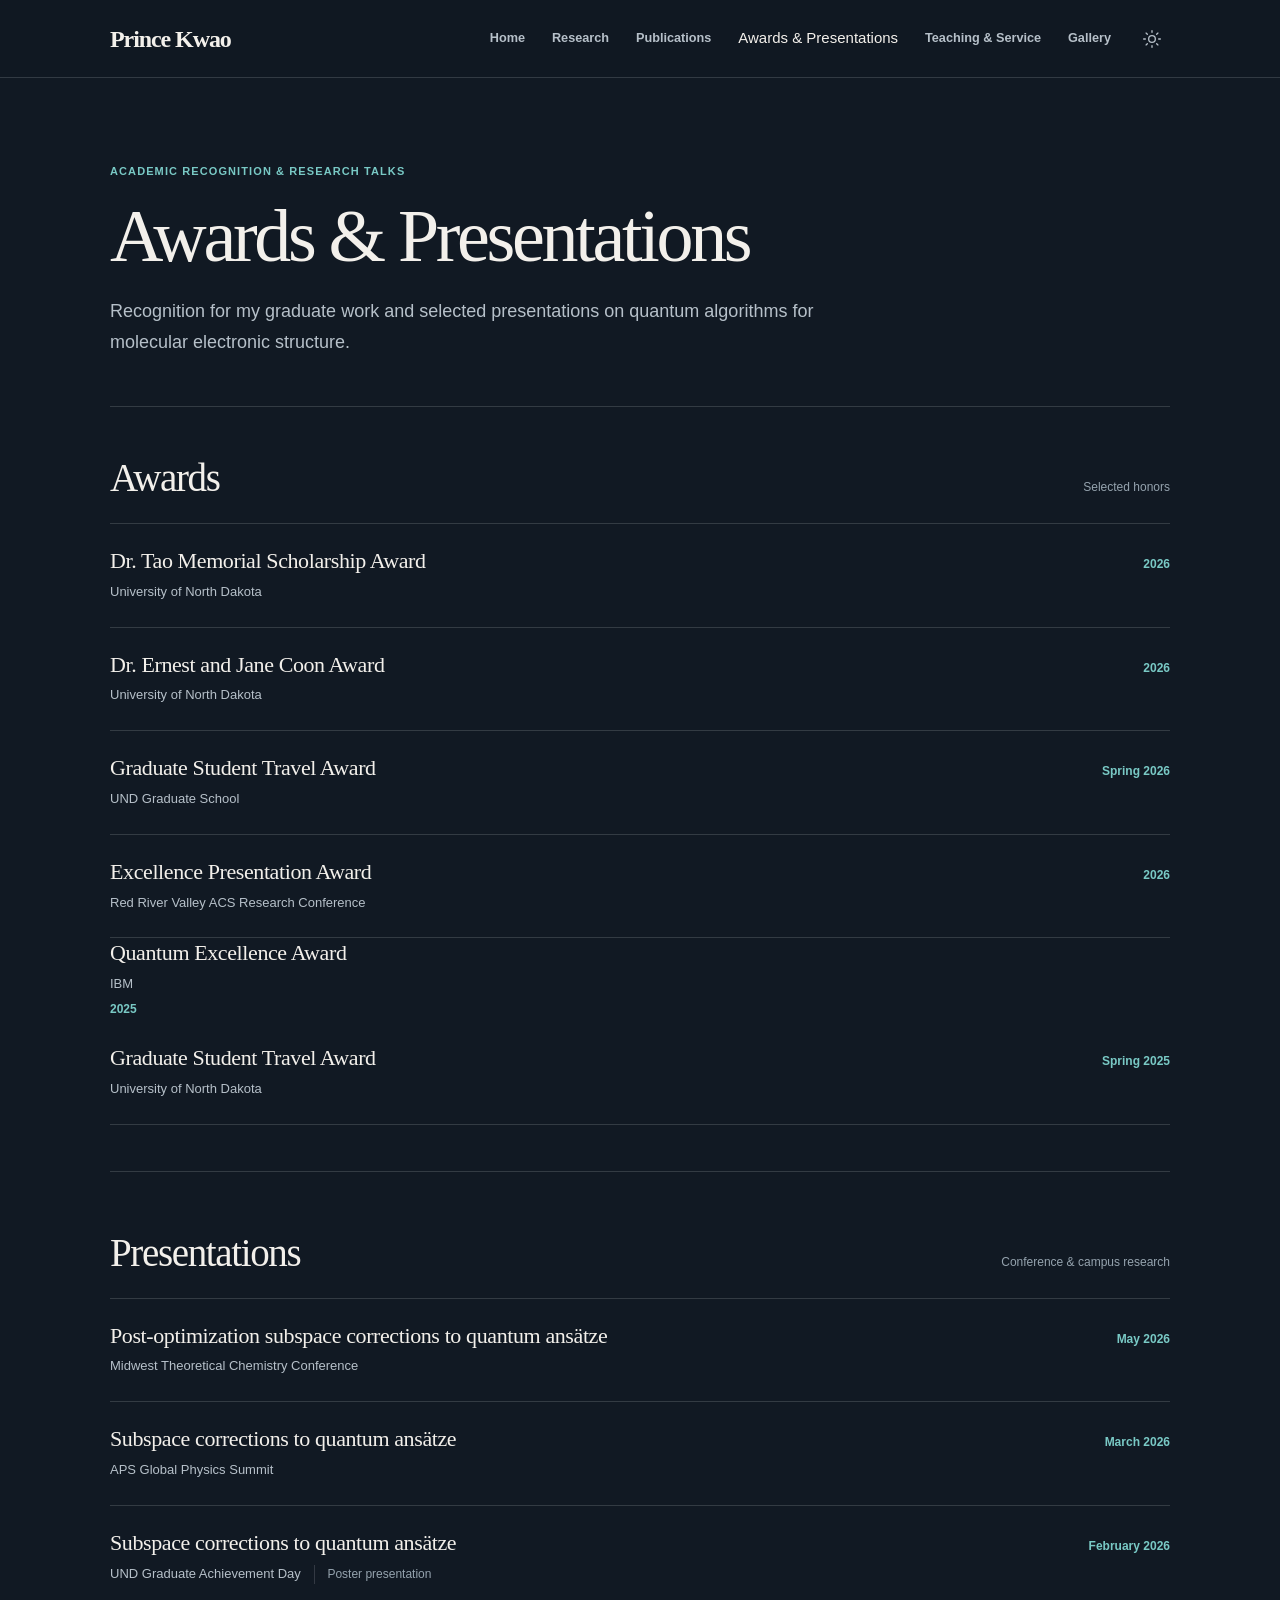
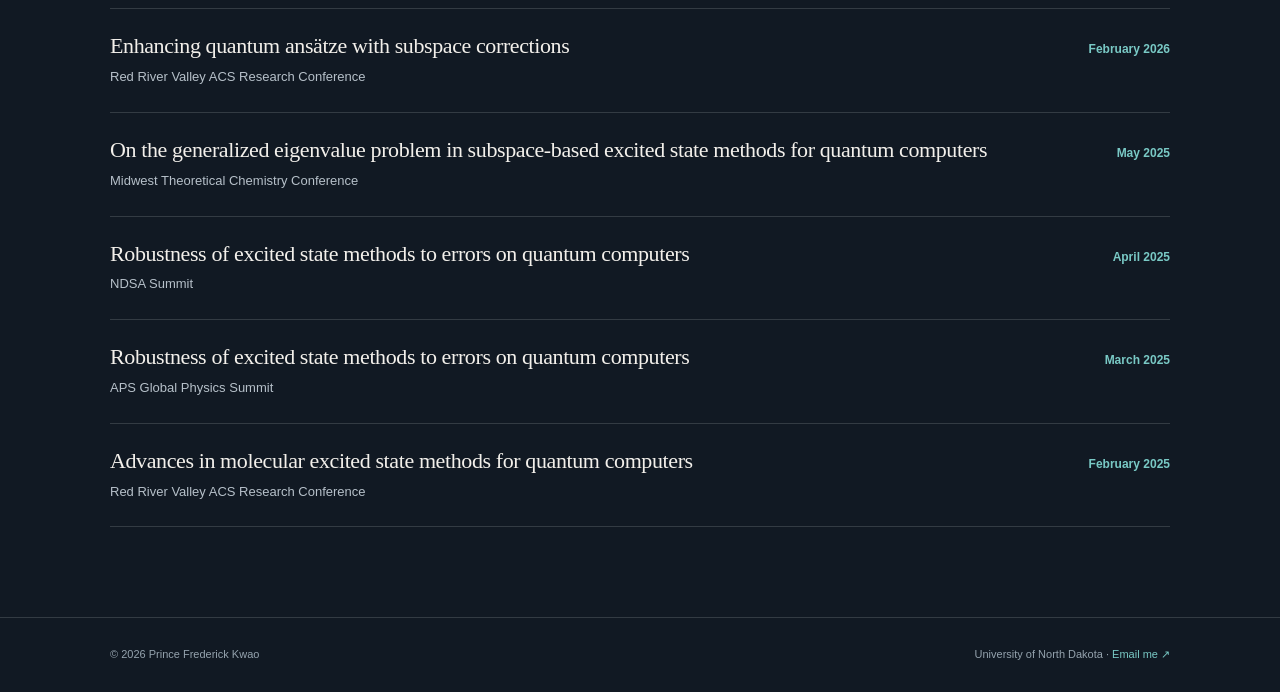
==== awards-presentations.html @ 617f5933 "Add files via upload" ====
<!doctype html>
<html lang="en" data-theme="dark">
<head>
  <meta charset="utf-8">
  <meta name="viewport" content="width=device-width, initial-scale=1">
  <meta name="theme-color" content="#111923">
  <meta name="color-scheme" content="dark light">
  <meta name="description" content="Awards and research presentations by Prince Frederick Kwao in quantum chemistry and quantum computing.">
  <meta property="og:type" content="website">
  <meta property="og:title" content="Awards &amp; Presentations | Prince Frederick Kwao">
  <meta property="og:description" content="Awards and research presentations by Prince Frederick Kwao in quantum chemistry and quantum computing.">
  <meta property="og:image" content="assets/social-preview.png">
  <link rel="icon" type="image/svg+xml" href="assets/favicon.svg">
  <link rel="stylesheet" href="styles.css">
  <script src="script.js" defer></script>
  <title>Awards &amp; Presentations | Prince Frederick Kwao</title>
</head>
<body>
  <a class="skip-link" href="#main">Skip to content</a>
  <header class="site-header">
    <div class="container header-inner">
      <a class="site-name" href="index.html" aria-label="Prince Frederick Kwao, home">Prince Kwao</span></a>
      <nav class="site-nav" id="site-nav" aria-label="Main navigation">
        <a href="index.html">Home</a>
        <a href="research.html">Research</a>
        <a href="publications.html">Publications</a
        <a href="awards-presentations.html" aria-current="page">Awards &amp; Presentations</a>
        <a href="teaching.html">Teaching &amp; Service</a>
        <a href="gallery.html">Gallery</a>
      </nav>
      <div class="header-controls">
        <button class="icon-button theme-toggle" type="button" data-theme-toggle aria-label="Switch to light theme" title="Switch light/dark theme"><svg class="sun-icon" viewBox="0 0 24 24" fill="none" aria-hidden="true"><circle cx="12" cy="12" r="4" stroke="currentColor" stroke-width="1.6"/><path d="M12 2v2m0 16v2M4.9 4.9l1.5 1.5m11.2 11.2 1.5 1.5M2 12h2m16 0h2M4.9 19.1l1.5-1.5M17.6 6.4l1.5-1.5" stroke="currentColor" stroke-width="1.6" stroke-linecap="round"/></svg><svg class="moon-icon" viewBox="0 0 24 24" fill="none" aria-hidden="true"><path d="M20 14a8.5 8.5 0 0 1-10-10A8.5 8.5 0 1 0 20 14Z" stroke="currentColor" stroke-width="1.6" stroke-linejoin="round"/></svg></button>
      </div>
    </div>
  </header>
  <main id="main">
    <section class="page-hero container" aria-labelledby="page-title">
      <p class="eyebrow">Academic recognition &amp; research talks</p>
      <h1 id="page-title">Awards &amp; Presentations</span></h1>
      <p class="page-lead">Recognition for my graduate work and selected presentations on quantum algorithms for molecular electronic structure.</p>
    </section>

    <section class="record-section container" id="awards" aria-labelledby="awards-title">
      <div class="record-section-heading">
        <h2 id="awards-title">Awards</h2>
        <span>Selected honors</span>
      </div>
      <ul class="record-list">
        <li>
          <div><h3>Dr. Tao Memorial Scholarship Award</h3><p class="record-source">University of North Dakota</p></div>
          <time class="record-date" datetime="2025">2026</time>
        </li>
        <li>
          <div><h3>Dr. Ernest and Jane Coon Award</h3><p class="record-source">University of North Dakota</p></div>
          <time class="record-date" datetime="2025">2026</time>
        </li>
        <li>
          <div><h3>Graduate Student Travel Award</h3><p class="record-source">UND Graduate School</p></div>
          <time class="record-date" datetime="2026">Spring 2026</time>
        </li>
        <li>
          <div><h3>Excellence Presentation Award</h3><p class="record-source">Red River Valley ACS Research Conference</p></div>
          <time class="record-date" datetime="2026">2026</time>
        </li>
        </li>
          <div><h3>Quantum Excellence Award</h3><p class="record-source">IBM</p></div>
          <time class="record-date" datetime="2025">2025</time>
        </li>
        <li>
          <div><h3>Graduate Student Travel Award</h3><p class="record-source">University of North Dakota</p></div>
          <time class="record-date" datetime="2025">Spring 2025</time>
        <li>

      </ul>
    </section>

    <section class="record-section container" id="presentations" aria-labelledby="presentations-title">
      <div class="record-section-heading">
        <h2 id="presentations-title">Presentations</h2>
        <span>Conference &amp; campus research</span>
      </div>
      <ol class="record-list">
        <li>
          <div><h3>Post-optimization subspace corrections to quantum ansätze</h3><p class="record-source">Midwest Theoretical Chemistry Conference</p></div>
          <time class="record-date" datetime="2026-05">May 2026</time>
        </li>
        <li>
          <div><h3>Subspace corrections to quantum ansätze</h3><p class="record-source">APS Global Physics Summit</p></div>
          <time class="record-date" datetime="2026-03">March 2026</time>
        </li>
        <li>
          <div><h3>Subspace corrections to quantum ansätze</h3><p class="record-source">UND Graduate Achievement Day <span class="record-format">Poster presentation</span></p></div>
          <time class="record-date" datetime="2026-02">February 2026</time>
        </li>
        <li>
          <div><h3>Enhancing quantum ansätze with subspace corrections</h3><p class="record-source">Red River Valley ACS Research Conference</p></div>
          <time class="record-date" datetime="2026-02">February 2026</time>
        </li>
        <li>
          <div><h3>On the generalized eigenvalue problem in subspace-based excited state methods for quantum computers</h3><p class="record-source">Midwest Theoretical Chemistry Conference</p></div>
          <time class="record-date" datetime="2025-05">May 2025</time>
        </li>
        <li>
          <div><h3>Robustness of excited state methods to errors on quantum computers</h3><p class="record-source">NDSA Summit</p></div>
          <time class="record-date" datetime="2025-04">April 2025</time>
        </li>
        <li>
          <div><h3>Robustness of excited state methods to errors on quantum computers</h3><p class="record-source">APS Global Physics Summit</p></div>
          <time class="record-date" datetime="2025-03">March 2025</time>
        </li>
        <li>
          <div><h3>Advances in molecular excited state methods for quantum computers</h3><p class="record-source">Red River Valley ACS Research Conference</p></div>
          <time class="record-date" datetime="2025-02">February 2025</time>
        </li>
      </ol>
    </section>
  </main>
  <footer class="site-footer">
    <div class="container footer-inner">
      <span>© <span id="year">2026</span> Prince Frederick Kwao</span>
      <span>University of North Dakota · <a href="mailto:prince.kwao@und.edu">Email me ↗</a></span>
    </div>
  </footer>
</body>
</html>
---- styles.css ----
/* Prince Frederick Kwao — multi-page personal academic website.
   Plain CSS + HTML: nothing here requires a framework or paid hosting. */
:root {
  --bg: #111923;
  --panel: #192632;
  --panel-soft: #15212c;
  --text: #f3f0eb;
  --muted: #b6c0c9;
  --subtle: #95a3ae;
  --accent: #79C9C5;
  --accent-ink: #0e1924;
  --border: rgba(230, 233, 235, .16);
  --max: 1060px;
  --sans: -apple-system, BlinkMacSystemFont, "Segoe UI", Arial, sans-serif;
  --serif: Georgia, "Times New Roman", serif;
}
:root[data-theme="light"] {
  --bg: #fbfaf7;
  --panel: #fff;
  --panel-soft: #f4f2ed;
  --text: #202e3b;
  --muted: #4c5a65;
  --subtle: #63727e;
  --accent: #126B70;
  --accent-ink: #fff;
  --border: rgba(35, 50, 64, .15);
}
* { box-sizing: border-box; }
html { scroll-behavior: smooth; scroll-padding-top: 110px; }
body { background: var(--bg); color: var(--text); font: 15px/1.75 var(--sans); margin: 0; -webkit-font-smoothing: antialiased; }
a { color: inherit; text-decoration: none; }
button { font: inherit; }
img { display: block; max-width: 100%; }
h1, h2, h3, p { overflow-wrap: break-word; }
h1, h2, h3 { text-wrap: balance; }
:where(a,button):focus-visible { outline: 2px solid var(--accent); outline-offset: 5px; }
::selection { background: var(--accent); color: var(--accent-ink); }
.container { width: min(calc(100% - 56px), var(--max)); margin-inline: auto; }
.skip-link { position: fixed; top: -100px; left: 16px; padding: 8px 13px; background: var(--accent); color: var(--accent-ink); z-index: 50; }
.skip-link:focus { top: 14px; }

/* Top navigation deliberately stays visible, including on mobile. */
.site-header { position: sticky; z-index: 20; top: 0; border-bottom: 1px solid var(--border); background: var(--bg); }
@supports (backdrop-filter: blur(12px)) { .site-header { background: color-mix(in srgb, var(--bg) 95%, transparent); backdrop-filter: blur(12px); } }
.header-inner { min-height: 77px; display: flex; align-items: center; gap: 22px; }
.site-name { font-family: var(--serif); font-size: 24px; font-weight: 700; letter-spacing: -.045em; white-space: nowrap; }
.site-nav { display: flex; gap: clamp(14px, 2.1vw, 29px); align-items: center; margin-left: auto; }
.site-nav a { color: var(--muted); font-size: 12.7px; font-weight: 570; white-space: nowrap; padding: 8px 0; position: relative; }
.site-nav a:hover, .site-nav a[aria-current="page"] { color: var(--accent); }
.site-nav a[aria-current="page"]::after { position: absolute; content: ""; height: 1px; background: var(--accent); bottom: 4px; left: 0; right: 0; }
.header-controls { display: flex; align-items: center; }
.icon-button { display: grid; place-items: center; height: 37px; width: 37px; background: none; color: var(--muted); border: 1px solid transparent; border-radius: 50%; cursor: pointer; }
.icon-button:hover { background: var(--panel); color: var(--accent); }
.icon-button svg { width: 20px; height: 20px; }
:root[data-theme="light"] .sun-icon, :root[data-theme="dark"] .moon-icon { display: none; }

/* Shared type and links */
.eyebrow { margin: 0 0 13px; color: var(--accent); font-size: 11px; font-weight: 700; text-transform: uppercase; letter-spacing: .10em; }
.text-arrow, .quiet-link { display: inline-block; color: var(--accent); font-size: 13px; font-weight: 650; }
.text-arrow:hover, .quiet-link:hover { text-decoration: underline; text-underline-offset: 5px; }
.text-arrow span, .quiet-link span { padding-left: 4px; }

/* Home profile */
.hero { display: flex; flex-direction: column; align-items: center; justify-content: center; gap: 30px; min-height: calc(100vh - 145px); min-height: calc(100svh - 145px); padding-top: 70px; padding-bottom: 80px; text-align: center; }
.hero-photo { width: clamp(250px, 27vw, 320px); }
.hero-photo img { display: block; width: 100%; height: auto; -webkit-mask-image: linear-gradient(to bottom, #000 72%, transparent 100%); mask-image: linear-gradient(to bottom, #000 72%, transparent 100%); }
.hero-content { max-width: 760px; }
.hero .eyebrow { margin-bottom: 13px; }
.hero h1 { font: 400 clamp(48px, 6.5vw, 78px)/1.08 var(--serif); letter-spacing: -.05em; margin: 0 0 20px; }
.hero h1 span { color: var(--accent); }
.hero-summary { margin: 0 auto; max-width: 660px; color: var(--muted); font-size: clamp(15px, 1.7vw, 17px); line-height: 1.75; }
.hero-roles { margin: 16px 0 0; color: var(--accent); font-size: 12px; font-weight: 650; letter-spacing: .025em; }
.method-tags { display: flex; flex-wrap: wrap; gap: 8px; margin: 22px 0 20px; }
.method-tags span { padding: 4px 10px; border: 1px solid var(--border); border-radius: 3px; color: var(--muted); font-size: 11px; }
.profile-links { display: flex; flex-wrap: wrap; justify-content: center; gap: 10px; margin-top: 28px; }
.profile-links a { padding: 8px 15px; color: var(--accent); font-size: 12px; font-weight: 650; border: 1px solid var(--border); border-radius: 999px; background: var(--panel-soft); }
.profile-links a:hover { border-color: var(--accent); background: var(--panel); }
.compact-section { border-top: 1px solid var(--border); padding: 49px 0 57px; }
.compact-header { display: flex; align-items: baseline; justify-content: space-between; gap: 22px; margin-bottom: 22px; }
.compact-header h2 { font: 400 clamp(27px, 3.2vw, 36px)/1.2 var(--serif); letter-spacing: -.034em; margin: 0; }
.highlight-list { border-top: 1px solid var(--border); }
.highlight-list a { display: grid; grid-template-columns: 160px minmax(0,1fr) 24px; gap: 28px; align-items: baseline; padding: 19px 0; border-bottom: 1px solid var(--border); }
.highlight-meta { font-size: 12px; color: var(--subtle); }
.highlight-list strong { font: 400 clamp(16px, 1.7vw, 19px)/1.4 var(--serif); letter-spacing: -.012em; }
.highlight-arrow { justify-self: end; color: var(--accent); }
.highlight-list a:hover strong { color: var(--accent); }
.home-photos { padding-bottom: 72px; }
.preview-grid { display: grid; grid-template-columns: repeat(3,minmax(0,1fr)); gap: 18px; }
.preview-card { min-width: 0; }
.preview-card img { aspect-ratio: 3/2; width: 100%; height: auto; object-fit: cover; border: 1px solid var(--border); border-radius: 5px; }
.preview-card > span { display: flex; justify-content: space-between; padding: 9px 1px; font-size: 12px; color: var(--muted); }
.preview-card > span span { color: var(--accent); }
.preview-card:hover > span { color: var(--accent); }

/* Interior pages. Clear separation from homepage. */
.page-hero { padding-top: 84px; padding-bottom: 48px; border-bottom: 1px solid var(--border); }
.page-hero h1 { margin: 0 0 17px; max-width: 980px; font: 400 clamp(45px, 6vw, 74px)/1.15 var(--serif); letter-spacing: -.045em; }
.page-lead { margin: 0; max-width: 780px; color: var(--muted); font-size: clamp(15px, 1.8vw, 18px); line-height: 1.72; }
.page-hero .text-arrow { margin-top: 22px; }
.page-content { padding-top: 12px; padding-bottom: 46px; }
.research-feature { display: grid; grid-template-columns: 285px minmax(0,1fr); gap: 44px; align-items: start; border-bottom: 1px solid var(--border); padding: 47px 0; scroll-margin-top: 110px; }
.research-feature > img { display: block; width: 100%; height: auto; aspect-ratio: 620/380; object-fit: cover; background: var(--panel); border: 1px solid var(--border); border-radius: 5px; }
.feature-number { margin: 0 0 9px; font-size: 11px; font-weight: 700; letter-spacing: .09em; text-transform: uppercase; color: var(--accent); }
.research-feature h2 { margin: 0 0 15px; font: 400 clamp(26px, 3vw, 33px)/1.25 var(--serif); letter-spacing: -.029em; }
.research-feature p:not(.feature-number) { margin: 0 0 13px; max-width: 690px; color: var(--muted); line-height: 1.75; font-size: 14px; }
.research-feature .method-tags { margin: 19px 0 14px; }
.research-feature .text-arrow + .text-arrow { margin-left: 18px; }
/* Publication list */
.paper-list { padding: 0; margin: 0; list-style: none; }
.paper-list li { display: grid; grid-template-columns: 144px minmax(0,1fr); gap: 29px; padding: 36px 0 39px; border-bottom: 1px solid var(--border); scroll-margin-top: 105px; }
.paper-year { padding-top: 5px; font-size: 13px; color: var(--accent); font-weight: 700; }
.paper-year span { display: block; color: var(--subtle); font-size: 11px; font-weight: 400; }
.paper-detail h2 { margin: 0 0 11px; font: 400 clamp(21px, 2.4vw, 27px)/1.37 var(--serif); letter-spacing: -.02em; }
.paper-detail h2 a:hover { color: var(--accent); }
.paper-detail h2 a span { color: var(--accent); white-space: nowrap; }
.paper-detail .paper-authors { margin: 0 0 5px; color: var(--muted); font-size: 13px; line-height: 1.7; }
.paper-detail .paper-authors strong { color: var(--text); font-weight: 650; }
.paper-detail .paper-venue { margin: 0 0 16px; color: var(--subtle); font-size: 12px; }
.paper-description { margin: 0 0 15px; color: var(--muted); font-size: 14px; max-width: 770px; }

/* Awards and research presentations */
.record-section { padding-top: 48px; }
.record-section + .record-section { padding-top: 58px; padding-bottom: 70px; }
.record-section-heading { display: flex; align-items: baseline; justify-content: space-between; gap: 24px; margin-bottom: 21px; }
.record-section-heading h2 { margin: 0; font: 400 clamp(30px, 3.5vw, 39px)/1.2 var(--serif); letter-spacing: -.035em; }
.record-section-heading span { color: var(--subtle); font-size: 12px; }
.record-list { list-style: none; padding: 0; margin: 0; border-top: 1px solid var(--border); }
.record-list li { display: grid; grid-template-columns: minmax(0,1fr) 134px; gap: 24px; align-items: baseline; padding: 22px 0 24px; border-bottom: 1px solid var(--border); }
.record-list h3 { margin: 0; font: 400 clamp(18px, 2.2vw, 22px)/1.4 var(--serif); letter-spacing: -.018em; }
.record-source { margin: 5px 0 0; color: var(--muted); font-size: 13px; line-height: 1.6; }
.record-date { justify-self: end; color: var(--accent); font-size: 12px; font-weight: 650; white-space: nowrap; }
.record-format { display: inline-block; margin-left: 10px; padding-left: 12px; border-left: 1px solid var(--border); color: var(--subtle); font-size: 12px; }
.record-group-label { margin: 0 0 13px; color: var(--accent); font-size: 11px; font-weight: 700; letter-spacing: .1em; text-transform: uppercase; }
.record-list + .record-group-label { margin-top: 36px; }

/* Always-visible photos: no JS or filters needed to see any image. */
.gallery-note { font-size: 12px; color: var(--subtle); margin: 18px 0 0; }
.gallery-page-section { padding-top: 48px; padding-bottom: 45px; scroll-margin-top: 114px; }
.awards-section { padding-top: 39px; border-top: 1px solid var(--border); padding-bottom: 89px; }
.gallery-page-section .compact-header { margin-bottom: 21px; }
.subtle-count { color: var(--subtle); font-size: 12px; }
.gallery-grid { display: grid; grid-template-columns: repeat(2,minmax(0,1fr)); column-gap: 24px; row-gap: 33px; }
.photo-card { margin: 0; min-width: 0; }
.photo-link { position: relative; display: block; border: 1px solid var(--border); border-radius: 5px; background: var(--panel); overflow: hidden; }
.photo-link img { aspect-ratio: 3/2; object-fit: cover; width: 100%; height: auto; transition: transform .22s ease; }
.photo-link:hover img { transform: scale(1.016); }
.photo-open { position: absolute; bottom: 10px; right: 11px; width: 29px; height: 29px; display: grid; place-items: center; border-radius: 50%; background: rgba(10,19,29,.8); border: 1px solid rgba(255,255,255,.3); color: white; }
.photo-card figcaption { padding: 9px 2px 0; }
.photo-card figcaption strong { display: block; font-size: 13px; font-weight: 650; }
.lightbox { width: min(95vw,1100px); max-height: 94vh; padding: 14px; background: #111923; color: #f3f0eb; border-radius: 7px; border: 1px solid rgba(255,255,255,.25); box-shadow: 0 30px 80px #0008; }
.lightbox::backdrop { background: rgba(1,4,8,.85); }
.lightbox > img { width: 100%; max-height: calc(94vh - 85px); object-fit: contain; }
.lightbox > p { font-size: 13px; padding: 0 4px; color: #d7dde1; }
.lightbox-close { position: absolute; z-index: 2; right: 22px; top: 22px; width: 38px; height: 38px; background: rgba(8,15,22,.86); color: white; border: 0; border-radius: 50%; font-size: 25px; cursor: pointer; }

/* Teaching */
.teaching-list { max-width: 920px; }
.teaching-list article { display: grid; grid-template-columns: 70px minmax(0,1fr); gap: 23px; padding: 37px 0 39px; border-bottom: 1px solid var(--border); }
.teaching-index { font: 400 31px/1.1 var(--serif); color: var(--accent); }
.teaching-list .eyebrow { margin-bottom: 8px; }
.teaching-list h2 { font: 400 clamp(24px, 2.7vw, 30px)/1.3 var(--serif); margin: 0 0 12px; letter-spacing: -.02em; }
.teaching-list p:not(.eyebrow) { margin: 0; max-width: 700px; color: var(--muted); font-size: 14px; }
.volunteer-section { padding-top: 22px; padding-bottom: 70px; scroll-margin-top: 110px; }
.volunteer-section .record-date { display: flex; flex-direction: column; align-items: flex-end; gap: 2px; text-align: right; }

.site-footer { margin-top: 20px; border-top: 1px solid var(--border); padding: 27px 0; }
.footer-inner { display: flex; justify-content: space-between; gap: 18px; font-size: 11px; color: var(--subtle); }
.footer-inner a { color: var(--accent); }
.footer-inner a:hover { text-decoration: underline; }

@media (max-width: 1050px) {
  .header-inner { flex-wrap: wrap; align-content: center; padding-block: 12px; gap: 3px 20px; }
  .site-nav { flex: 1 1 100%; order: 3; margin-left: 0; gap: 23px; }
  .site-name { flex: 1; }
  .hero { min-height: auto; }
}
@media (max-width: 760px) {
  .hero { padding-top: 60px; padding-bottom: 70px; }
  .hero-photo { width: min(290px, 62vw); }
  .research-feature { grid-template-columns: 220px minmax(0,1fr); gap: 22px; }
  .research-feature h2 { font-size: 27px; }
  .highlight-list a { grid-template-columns: 130px minmax(0,1fr) 20px; gap: 17px; }
}
@media (max-width: 620px) {
  .container { width: min(calc(100% - 36px), var(--max)); }
  .header-inner { min-height: 72px; padding-block: 10px; }
  .site-name { font-size: 22px; }
  .site-nav { display: flex; flex-wrap: wrap; column-gap: 23px; row-gap: 0; }
  .site-nav a { font-size: 12px; padding: 5px 0; }
  .site-nav a[aria-current="page"]::after { bottom: 3px; }
  .hero { gap: 25px; padding: 48px 0 62px; }
  .hero-photo { width: min(250px, 68vw); }
  .hero h1 { font-size: clamp(42px, 10vw, 57px); margin-bottom: 16px; }
  .hero-summary { font-size: 15px; }
  .profile-links { margin-top: 24px; gap: 9px; }
  .profile-links a { padding: 7px 12px; }
  .page-hero { padding: 49px 0 39px; }
  .page-hero h1 { font-size: clamp(40px, 9vw, 58px); }
  .compact-section { padding: 43px 0 51px; }
  .compact-header { display: flex; align-items: baseline; gap: 16px; }
  .compact-header h2 { font-size: 28px; }
  .quiet-link { font-size: 12px; white-space: nowrap; }
  .highlight-list a { grid-template-columns: 1fr 16px; gap: 6px 12px; }
  .highlight-meta { grid-column: 1; }
  .highlight-list strong { grid-column: 1; }
  .highlight-arrow { grid-column: 2; grid-row: 2; }
  .preview-grid { grid-template-columns: repeat(2,minmax(0,1fr)); gap: 15px; }
  .preview-card:nth-child(3) { grid-column: 1 / -1; }
  .research-feature { grid-template-columns: 1fr; gap: 20px; padding: 34px 0 38px; }
  .research-feature > img { width: min(100%,450px); }
  .research-feature h2 { font-size: 28px; }
  .paper-list li { grid-template-columns: 1fr; gap: 10px; }
  .paper-year span { display: inline; margin-left: 8px; }
  .record-list li { grid-template-columns: 1fr; gap: 5px; }
  .record-date { justify-self: start; grid-row: 1; }
  .volunteer-section .record-date { align-items: flex-start; text-align: left; }
  .gallery-grid { gap: 20px; }
  .footer-inner { display: block; }
  .footer-inner > span { display: block; }
}
@media (max-width: 450px) {
  .preview-grid, .gallery-grid { grid-template-columns: 1fr; }
  .preview-card:nth-child(3) { grid-column: auto; }
  .preview-card img { max-height: 235px; }
  .gallery-page-section .compact-header { align-items: flex-start; }
  .subtle-count { white-space: nowrap; }
  .teaching-list article { grid-template-columns: 41px 1fr; gap: 15px; }
  .teaching-index { font-size: 26px; }
  .quiet-link { max-width: 133px; white-space: normal; text-align: right; }
}
@media (prefers-reduced-motion: reduce) {
  html { scroll-behavior: auto; }
  .photo-link img { transition: none; }
}
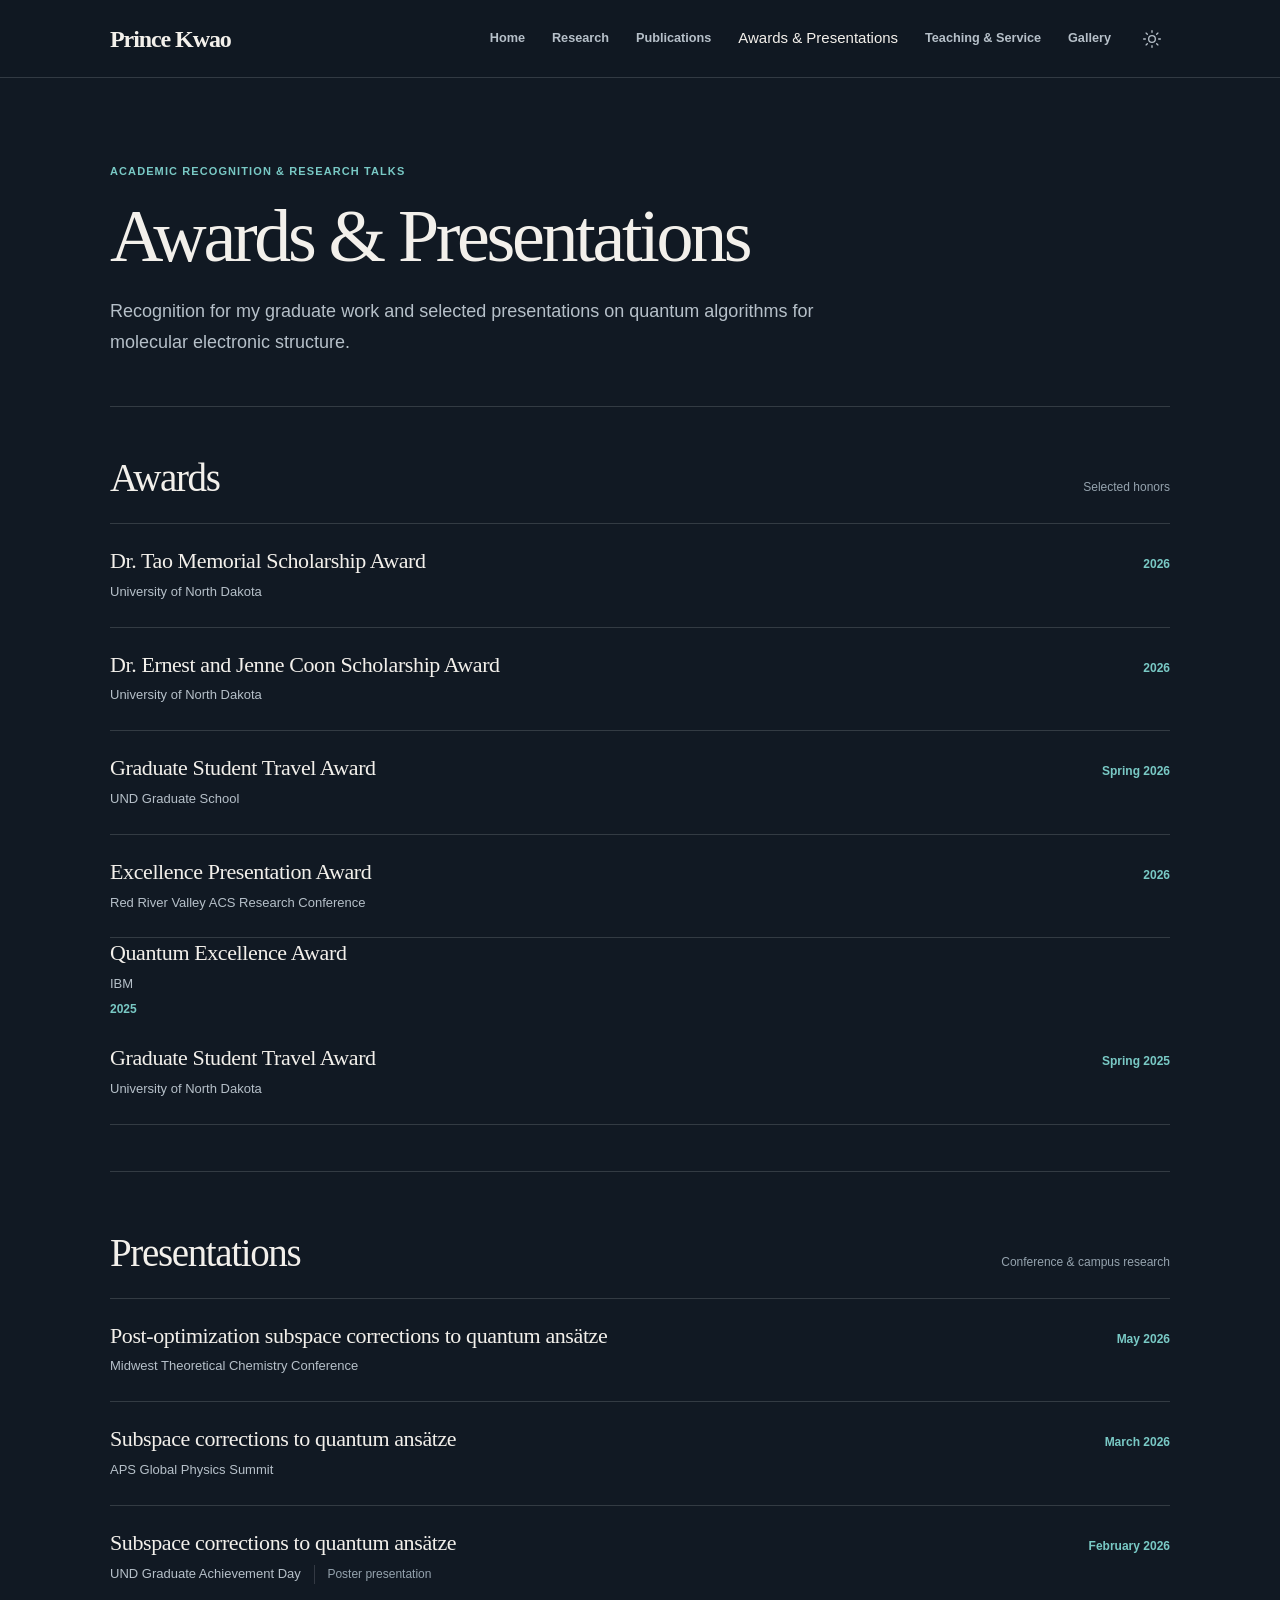
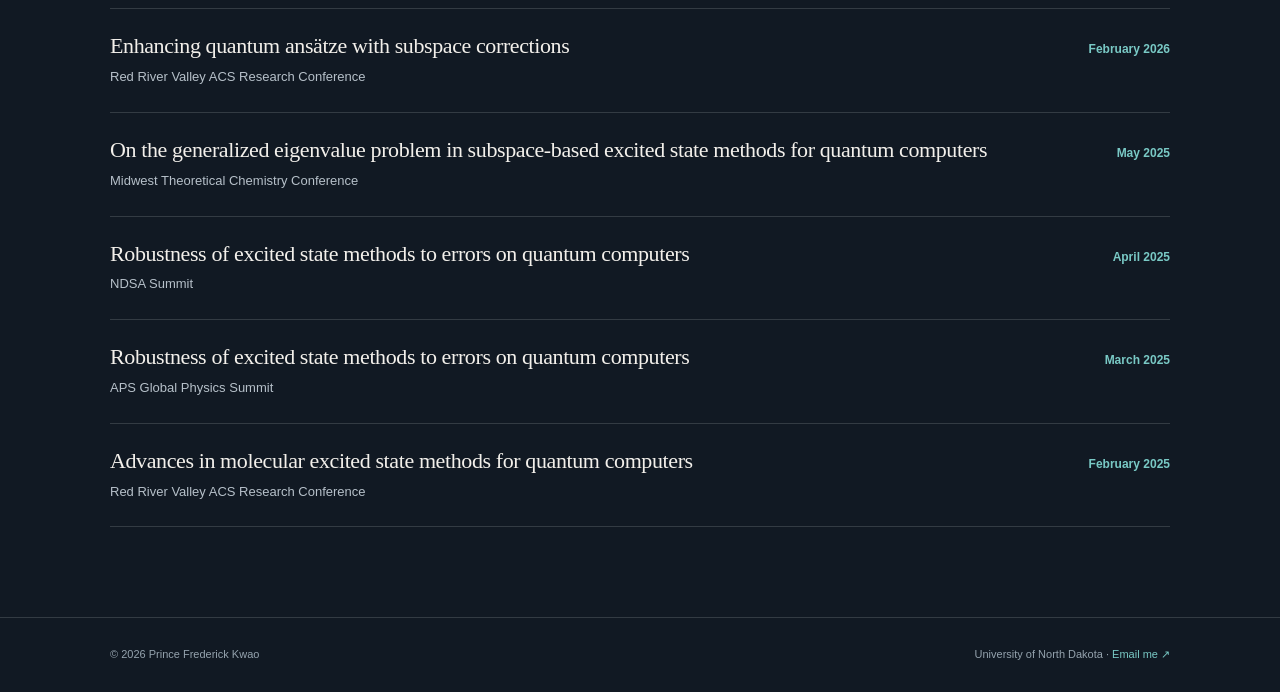
==== commit cb1fa1b5: "Save" ====
--- a/awards-presentations.html
+++ b/awards-presentations.html
@@ -51,7 +51,7 @@
           <time class="record-date" datetime="2025">2026</time>
         </li>
         <li>
-          <div><h3>Dr. Ernest and Jane Coon Award</h3><p class="record-source">University of North Dakota</p></div>
+          <div><h3>Dr. Ernest and Jenne Coon Scholarship Award</h3><p class="record-source">University of North Dakota</p></div>
           <time class="record-date" datetime="2025">2026</time>
         </li>
         <li>
--- a/styles.css
+++ b/styles.css
@@ -232,3 +232,158 @@
   html { scroll-behavior: auto; }
   .photo-link img { transition: none; }
 }
+
+/* Home: luminous surfaces and a gently moving photographic journal. */
+.home-page {
+  background:
+    radial-gradient(ellipse 38rem 32rem at 87% 11%, rgba(72, 174, 173, .15), transparent 75%),
+    radial-gradient(ellipse 42rem 36rem at 1% 34%, rgba(50, 92, 141, .13), transparent 77%),
+    var(--bg);
+}
+.home-page .container { --max: 1180px; }
+.home-page .site-header { background: color-mix(in srgb, var(--bg) 82%, transparent); backdrop-filter: blur(18px); -webkit-backdrop-filter: blur(18px); }
+.home-page .site-name { letter-spacing: -.05em; }
+.home-hero { position: relative; isolation: isolate; overflow: hidden; padding: clamp(62px, 7vw, 106px) 0 96px; }
+.home-hero::before { content: ""; position: absolute; z-index: -1; width: 570px; height: 570px; right: -170px; top: 10%; border-radius: 50%; background: radial-gradient(circle, rgba(78, 184, 180, .18), transparent 66%); filter: blur(25px); pointer-events: none; }
+.home-hero-grid { display: grid; grid-template-columns: minmax(0, 1.12fr) minmax(0, .88fr); align-items: center; gap: clamp(44px, 6vw, 88px); }
+.home-hero-copy { position: relative; z-index: 1; min-width: 0; }
+.home-intro-label { display: inline-flex; align-items: center; gap: 9px; margin: 0 0 25px; padding: 8px 13px; border: 1px solid color-mix(in srgb, var(--accent) 31%, transparent); border-radius: 999px; background: color-mix(in srgb, var(--panel) 78%, transparent); color: var(--accent); font-size: 11px; font-weight: 700; letter-spacing: .075em; text-transform: uppercase; box-shadow: inset 0 1px rgba(255,255,255,.11); }
+.home-intro-spark { color: var(--accent); font-size: 16px; line-height: 1; }
+.home-hero h1 { margin: 0 0 25px; font: 400 clamp(55px, 5.6vw, 78px)/1.035 var(--serif); letter-spacing: -.065em; }
+.home-hero h1 > span { display: block; }
+.home-name-accent { width: fit-content; padding-right: .08em; background: linear-gradient(110deg, #e7fffa 4%, #85dad5 43%, #488eaf 100%); color: transparent; -webkit-background-clip: text; background-clip: text; }
+.home-hero-lead { max-width: 540px; margin: 0 0 15px; font: 400 clamp(22px, 2.2vw, 29px)/1.35 var(--serif); letter-spacing: -.024em; color: var(--text); }
+.home-hero-summary { max-width: 540px; margin: 0; color: var(--muted); font-size: 15px; line-height: 1.78; }
+.home-hero-actions { display: flex; flex-wrap: wrap; gap: 11px; margin-top: 32px; }
+.home-button { display: inline-flex; align-items: center; justify-content: center; gap: 22px; min-height: 49px; padding: 11px 20px; border: 1px solid var(--border); border-radius: 999px; font-size: 12px; font-weight: 750; letter-spacing: .015em; transition: transform .22s ease, box-shadow .22s ease, border-color .22s ease; }
+.home-button span { font-size: 16px; line-height: 1; }
+.home-button:hover { transform: translateY(-2px); }
+.home-button-primary { color: #09232c; background: linear-gradient(125deg, #a4eeeb, #6ac6c5 73%, #6ba4c2); border-color: rgba(182, 255, 249, .72); box-shadow: inset 0 1px rgba(255,255,255,.7), 0 14px 28px rgba(26, 114, 128, .19); }
+.home-button-primary:hover { box-shadow: inset 0 1px rgba(255,255,255,.7), 0 18px 32px rgba(26, 114, 128, .29); }
+.home-button-secondary { color: var(--text); background: color-mix(in srgb, var(--panel) 68%, transparent); box-shadow: inset 0 1px rgba(255,255,255,.1); }
+.home-button-secondary:hover { border-color: var(--accent); }
+.home-credentials { display: flex; flex-wrap: wrap; gap: 8px; margin-top: 31px; }
+.home-credentials span { padding: 5px 10px; border: 1px solid var(--border); border-radius: 999px; color: var(--muted); font-size: 11px; line-height: 1.45; background: color-mix(in srgb, var(--panel-soft) 70%, transparent); }
+.home-social { display: flex; flex-wrap: wrap; gap: 9px 18px; margin-top: 25px; }
+.home-social a { color: var(--subtle); font-size: 11px; font-weight: 700; transition: color .2s ease; }
+.home-social a:hover { color: var(--accent); }
+
+.home-visual { position: relative; width: 100%; min-width: 0; max-width: 500px; justify-self: end; }
+.home-visual-glow { position: absolute; inset: 8% -7% 4%; z-index: -1; border-radius: 48%; background: linear-gradient(140deg, rgba(85, 207, 196, .29), rgba(53, 91, 145, .27)); filter: blur(54px); animation: home-glow 9s ease-in-out infinite alternate; }
+.home-picture-frame { position: relative; padding: 10px 10px 0; border: 1px solid rgba(183, 246, 241, .28); border-radius: 30px; background: linear-gradient(145deg, rgba(179, 255, 248, .18), rgba(35, 71, 88, .38) 30%, rgba(16, 29, 41, .89) 80%); box-shadow: inset 0 1px rgba(255,255,255,.28), 0 35px 90px rgba(0, 8, 20, .36), 0 4px 20px rgba(0,0,0,.16); }
+.home-picture-stage { position: relative; isolation: isolate; aspect-ratio: 0.89; overflow: hidden; border-radius: 22px; background: #18303c; }
+.home-picture-stage::after { content: ""; position: absolute; inset: 0; z-index: 1; pointer-events: none; background: linear-gradient(145deg, rgba(255,255,255,.22) 0%, rgba(255,255,255,.025) 22%, transparent 48%), linear-gradient(to top, rgba(3,12,20,.89), rgba(3,12,20,.24) 31%, transparent 58%); }
+.home-slide { position: absolute; inset: 0; margin: 0; opacity: 0; visibility: hidden; transition: opacity .9s ease, visibility .9s ease; }
+.home-slide.is-active { opacity: 1; visibility: visible; }
+.home-slide img { width: 100%; height: 100%; object-fit: cover; object-position: center 34%; }
+.home-slide:nth-child(3) img { object-position: center 42%; }
+.home-slide:nth-child(4) img { object-position: center 40%; }
+.home-slide.is-active img { animation: home-photo-pan 7s ease-out both; }
+.home-picture-top, .home-picture-bottom { position: absolute; right: 22px; left: 22px; z-index: 2; display: flex; align-items: center; justify-content: space-between; gap: 14px; }
+.home-picture-top { top: 22px; }
+.home-photo-label, .home-photo-count { border: 1px solid rgba(255,255,255,.26); border-radius: 999px; background: rgba(10, 23, 30, .44); color: #fff; backdrop-filter: blur(13px); -webkit-backdrop-filter: blur(13px); box-shadow: inset 0 1px rgba(255,255,255,.2); }
+.home-photo-label { display: inline-flex; align-items: center; gap: 8px; padding: 7px 11px; font-size: 10px; font-weight: 800; letter-spacing: .12em; text-transform: uppercase; }
+.home-photo-label span { width: 6px; height: 6px; border-radius: 50%; background: #93f1e6; box-shadow: 0 0 9px #93f1e6; }
+.home-photo-count { padding: 7px 10px; font-size: 10px; font-weight: 700; letter-spacing: .09em; }
+.home-picture-bottom { bottom: 21px; align-items: end; }
+.home-picture-caption-wrap { min-width: 0; }
+.home-picture-detail { margin: 0 0 4px; color: #b6e2df; font-size: 10px; font-weight: 750; letter-spacing: .13em; text-transform: uppercase; }
+.home-picture-caption { margin: 0; color: white; font: 400 clamp(20px, 2.1vw, 28px)/1.15 var(--serif); letter-spacing: -.025em; text-shadow: 0 2px 16px rgba(0,0,0,.28); }
+.home-picture-controls { display: flex; flex: none; gap: 6px; align-items: center; }
+.home-picture-controls button { display: grid; place-items: center; width: 31px; height: 31px; padding: 0; border: 1px solid rgba(255,255,255,.36); border-radius: 50%; background: rgba(255,255,255,.15); color: #fff; cursor: pointer; backdrop-filter: blur(10px); -webkit-backdrop-filter: blur(10px); transition: background .2s ease, transform .2s ease; }
+.home-picture-controls button:hover { background: rgba(255,255,255,.3); transform: translateY(-2px); }
+.home-picture-controls button span { line-height: 1; }
+.home-picture-controls .home-motion-toggle { width: auto; min-width: 50px; padding: 0 9px; border-radius: 999px; font-size: 10px; font-weight: 750; }
+.home-slide-dots { display: flex; justify-content: center; align-items: center; gap: 5px; min-height: 43px; }
+.home-slide-dots button { display: grid; place-items: center; width: 25px; height: 25px; padding: 0; border: 0; border-radius: 50%; background: none; cursor: pointer; }
+.home-slide-dots button span { width: 5px; height: 5px; border-radius: 5px; background: rgba(230,248,246,.45); transition: width .3s ease, background .3s ease; }
+.home-slide-dots button.is-active span, .home-slide-dots button[aria-current="true"] span { width: 19px; background: #9fece7; }
+
+.home-research, .home-moments { position: relative; padding-top: 72px; padding-bottom: 88px; border-top: 1px solid var(--border); }
+.home-section-heading { display: flex; align-items: end; justify-content: space-between; gap: 28px; margin-bottom: 28px; }
+.home-section-heading .eyebrow { margin-bottom: 8px; }
+.home-section-heading h2 { margin: 0; max-width: 700px; font: 400 clamp(32px, 3.9vw, 48px)/1.14 var(--serif); letter-spacing: -.045em; }
+.home-section-link { flex: none; color: var(--accent); font-size: 12px; font-weight: 750; white-space: nowrap; padding-bottom: 4px; }
+.home-section-link:hover { text-decoration: underline; text-underline-offset: 5px; }
+.home-research-grid { display: grid; grid-template-columns: repeat(2, minmax(0, 1fr)); gap: 18px; }
+.home-research-card { display: block; overflow: hidden; min-width: 0; border: 1px solid var(--border); border-radius: 22px; background: color-mix(in srgb, var(--panel) 91%, transparent); box-shadow: inset 0 1px rgba(255,255,255,.1), 0 17px 38px rgba(0,0,0,.08); transition: transform .25s ease, border-color .25s ease, box-shadow .25s ease; }
+.home-research-card:hover { transform: translateY(-5px); border-color: color-mix(in srgb, var(--accent) 55%, transparent); box-shadow: 0 25px 45px rgba(0,0,0,.14); }
+.home-research-art { display: grid; place-items: center; height: 205px; overflow: hidden; padding: 10px 16px; background: radial-gradient(circle at 50% 40%, rgba(73, 171, 171, .17), transparent 70%), #122533; border-bottom: 1px solid var(--border); }
+.home-research-art img { width: 100%; height: 100%; object-fit: contain; }
+.home-research-card-copy { position: relative; min-height: 175px; padding: 23px 66px 27px 26px; }
+.home-card-index { color: var(--accent); font-size: 10px; font-weight: 800; letter-spacing: .13em; text-transform: uppercase; }
+.home-research-card h3 { margin: 9px 0 8px; font: 400 clamp(22px, 2.5vw, 28px)/1.2 var(--serif); letter-spacing: -.035em; }
+.home-research-card p { margin: 0; max-width: 45ch; color: var(--muted); font-size: 13px; line-height: 1.62; }
+.home-card-arrow { position: absolute; right: 23px; bottom: 26px; display: grid; place-items: center; width: 31px; height: 31px; border: 1px solid var(--border); border-radius: 50%; color: var(--accent); font-size: 16px; }
+.home-moments { padding-top: 70px; padding-bottom: 108px; }
+.home-moments-grid { display: grid; grid-template-columns: repeat(3, minmax(0, 1fr)); gap: 18px; }
+.home-moment-card { position: relative; display: block; min-width: 0; overflow: hidden; border: 1px solid rgba(255,255,255,.18); border-radius: 20px; background: var(--panel); box-shadow: 0 18px 38px rgba(0,0,0,.1); }
+.home-moment-card::after { content: ""; position: absolute; inset: 35% 0 0; pointer-events: none; background: linear-gradient(transparent, rgba(2,10,18,.76)); }
+.home-moment-card img { width: 100%; aspect-ratio: 1.18; height: auto; object-fit: cover; object-position: center 42%; transition: transform .5s ease; }
+.home-moment-card:nth-child(2) img { object-position: center 40%; }
+.home-moment-card:hover img { transform: scale(1.05); }
+.home-moment-card > span { position: absolute; z-index: 1; right: 20px; bottom: 18px; left: 20px; display: flex; justify-content: space-between; align-items: center; gap: 8px; color: #fff; font-size: 12px; font-weight: 750; text-shadow: 0 1px 12px #0007; }
+.home-moment-card > span span { font-size: 18px; }
+.home-page .site-footer { margin-top: 0; }
+
+:root[data-theme="light"] .home-page { background: radial-gradient(ellipse 38rem 32rem at 87% 11%, rgba(65, 157, 169, .16), transparent 75%), radial-gradient(ellipse 42rem 36rem at 1% 34%, rgba(112, 159, 191, .16), transparent 77%), var(--bg); }
+:root[data-theme="light"] .home-name-accent { background-image: linear-gradient(110deg, #075c62, #168b91 55%, #3b729f); }
+:root[data-theme="light"] .home-picture-frame { background: linear-gradient(145deg, rgba(114, 185, 185, .45), rgba(242, 251, 248, .87) 35%, rgba(180, 204, 214, .57)); border-color: rgba(32, 111, 124, .3); box-shadow: inset 0 1px rgba(255,255,255,.8), 0 29px 65px rgba(39, 82, 102, .2); }
+:root[data-theme="light"] .home-intro-label { background: rgba(255,255,255,.7); }
+
+@keyframes home-photo-pan { from { transform: scale(1.015) translateY(0); } to { transform: scale(1.085) translateY(-1.1%); } }
+@keyframes home-glow { from { transform: translate(-8px, 4px) scale(.98); } to { transform: translate(12px, -11px) scale(1.04); } }
+
+@media (max-width: 950px) {
+  .home-hero { padding-top: 64px; padding-bottom: 80px; }
+  .home-hero-grid { gap: 36px; }
+  .home-hero h1 { font-size: clamp(49px, 5.7vw, 66px); }
+  .home-picture-bottom { align-items: start; flex-direction: column; }
+}
+@media (max-width: 760px) {
+  .home-hero-grid { grid-template-columns: 1fr; gap: 52px; }
+  .home-hero-copy { max-width: 660px; }
+  .home-hero h1 { font-size: clamp(54px, 9vw, 76px); }
+  .home-visual { max-width: 550px; justify-self: center; }
+  .home-picture-bottom { flex-direction: row; align-items: end; }
+  .home-research-grid { grid-template-columns: 1fr; }
+  .home-research-art { height: 230px; }
+  .home-moments-grid { gap: 12px; }
+  .home-moment-card > span { right: 12px; bottom: 11px; left: 12px; font-size: 11px; }
+}
+@media (max-width: 620px) {
+  .home-hero { padding: 47px 0 68px; }
+  .home-intro-label { margin-bottom: 22px; font-size: 10px; }
+  .home-hero h1 { font-size: clamp(46px, 10vw, 60px); margin-bottom: 20px; }
+  .home-hero-lead { font-size: 23px; }
+  .home-hero-summary { font-size: 14px; }
+  .home-hero-actions { margin-top: 26px; }
+  .home-button { min-height: 46px; }
+  .home-social { gap: 10px 16px; }
+  .home-hero-grid { gap: 42px; }
+  .home-picture-frame { border-radius: 23px; padding: 7px 7px 0; }
+  .home-picture-stage { border-radius: 17px; }
+  .home-picture-top { top: 13px; right: 13px; left: 13px; }
+  .home-picture-bottom { right: 15px; bottom: 16px; left: 15px; align-items: start; flex-direction: column; }
+  .home-picture-caption { font-size: 21px; }
+  .home-picture-controls { gap: 4px; }
+  .home-picture-controls button { width: 42px; height: 42px; }
+  .home-picture-controls .home-motion-toggle { min-width: 62px; }
+  .home-slide-dots { min-height: 51px; gap: 0; }
+  .home-slide-dots button { width: 42px; height: 42px; }
+  .home-research, .home-moments { padding-top: 52px; padding-bottom: 69px; }
+  .home-section-heading { align-items: start; flex-direction: column; gap: 14px; }
+  .home-section-heading h2 { font-size: 36px; }
+  .home-research-art { height: 185px; }
+  .home-moments-grid { grid-template-columns: 1fr; gap: 14px; }
+  .home-moment-card img { aspect-ratio: 1.5; }
+}
+@media (max-width: 380px) {
+  .home-hero h1 { font-size: 43px; }
+  .home-picture-bottom { align-items: start; flex-direction: column; }
+}
+@media (prefers-reduced-motion: reduce) {
+  .home-visual-glow, .home-slide.is-active img { animation: none; }
+  .home-slide, .home-button, .home-social a, .home-picture-controls button, .home-slide-dots button span, .home-research-card, .home-moment-card img { transition: none; }
+  .home-motion-toggle { display: none !important; }
+}
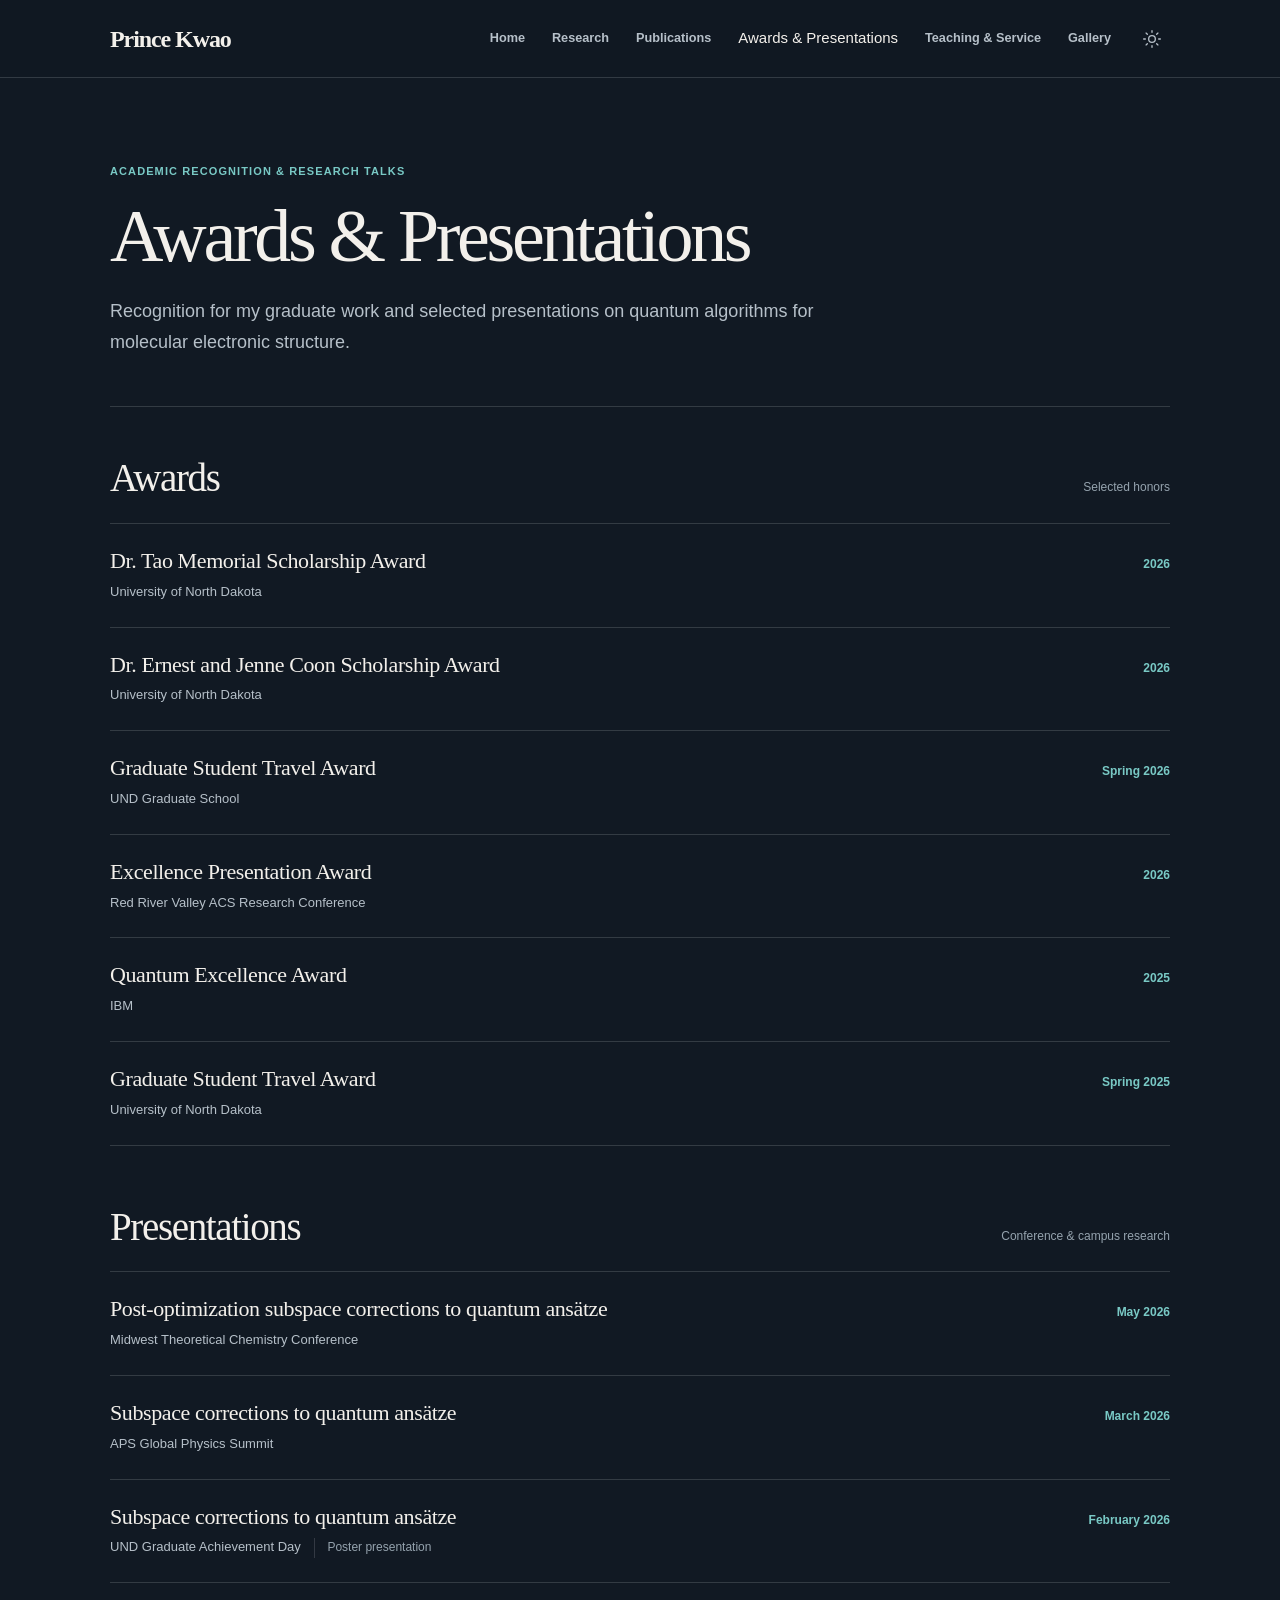
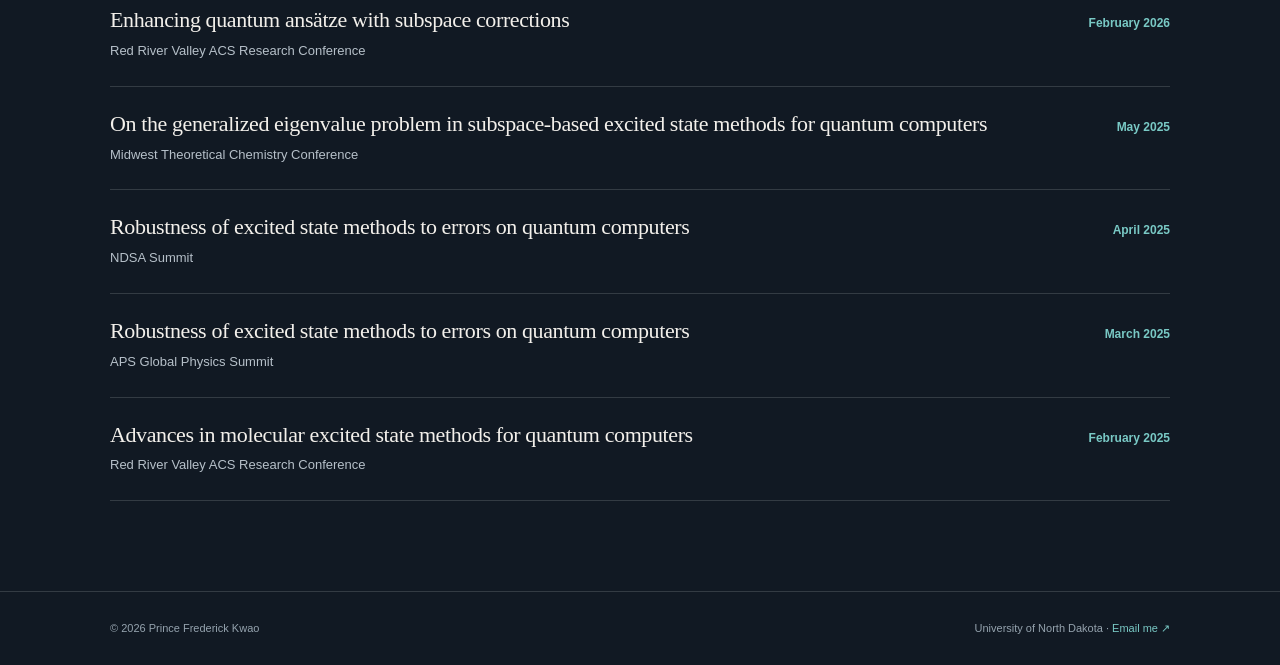
==== commit e5d2246b: "Save" ====
--- a/awards-presentations.html
+++ b/awards-presentations.html
@@ -62,14 +62,14 @@
           <div><h3>Excellence Presentation Award</h3><p class="record-source">Red River Valley ACS Research Conference</p></div>
           <time class="record-date" datetime="2026">2026</time>
         </li>
-        </li>
+        <li>
           <div><h3>Quantum Excellence Award</h3><p class="record-source">IBM</p></div>
           <time class="record-date" datetime="2025">2025</time>
         </li>
         <li>
           <div><h3>Graduate Student Travel Award</h3><p class="record-source">University of North Dakota</p></div>
           <time class="record-date" datetime="2025">Spring 2025</time>
-        <li>
+        </li>
 
       </ul>
     </section>
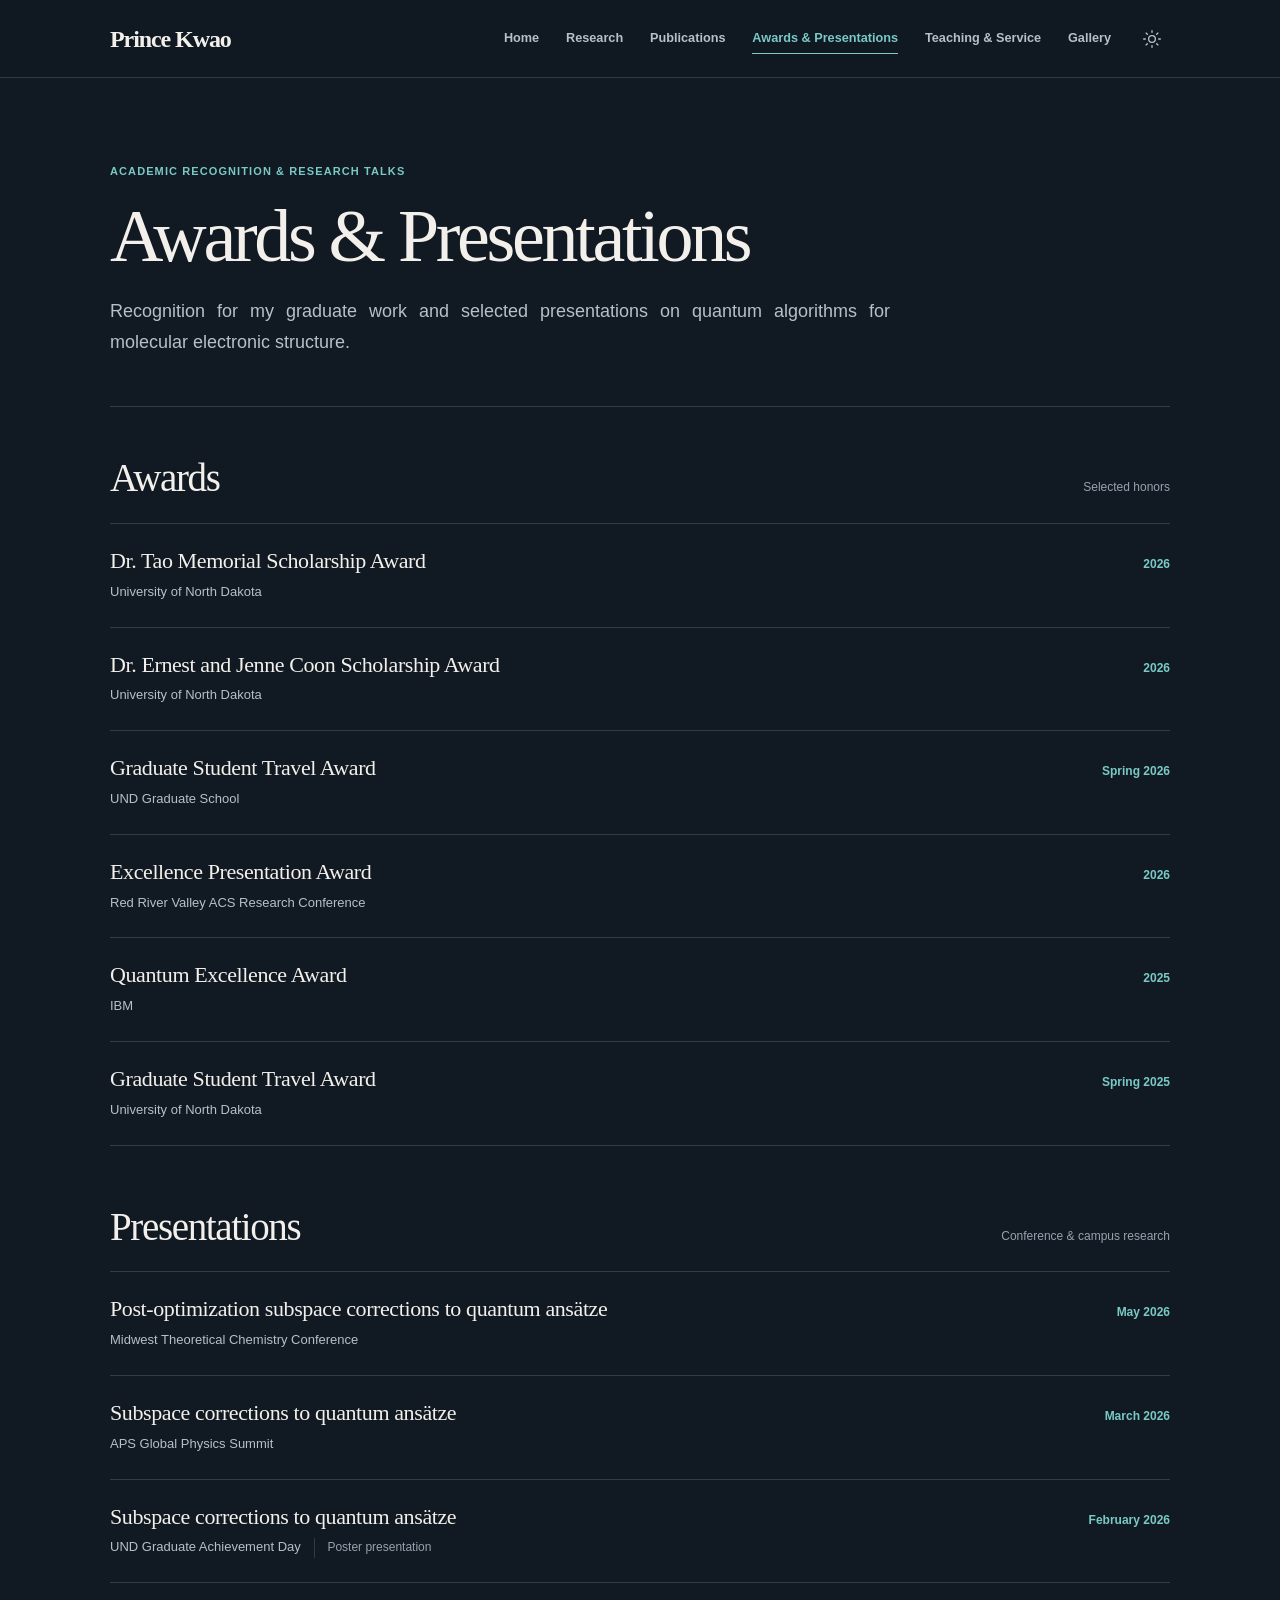
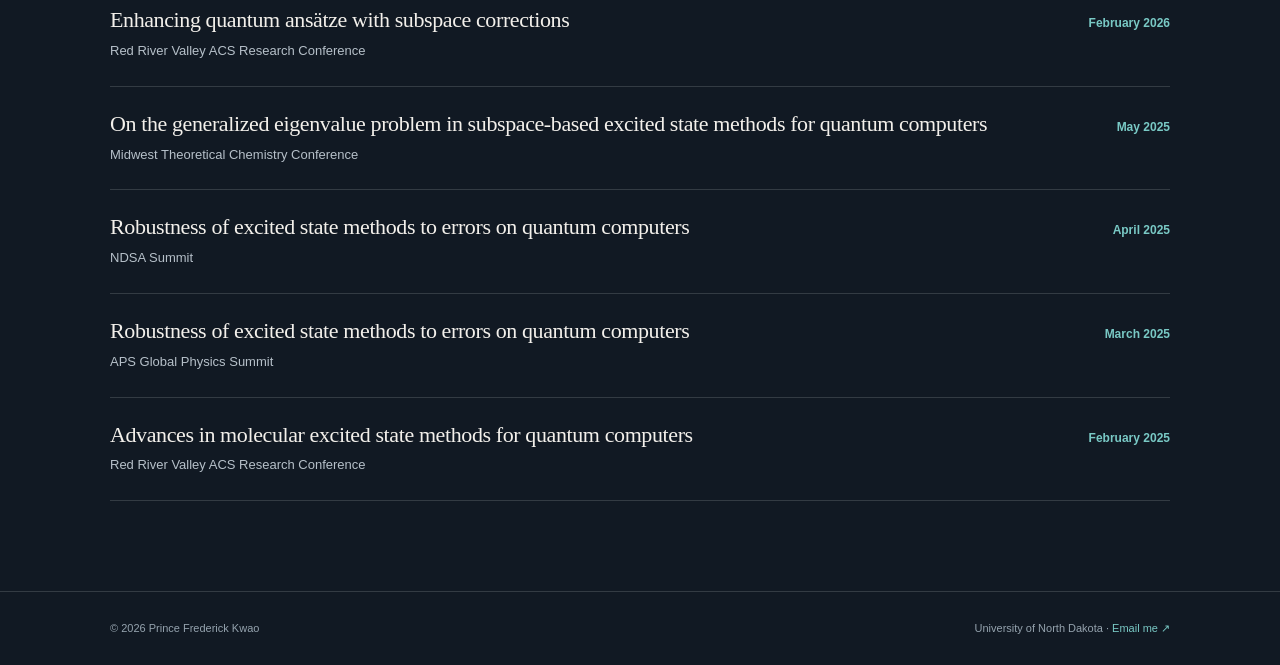
==== commit b31c8ed3: "save" ====
--- a/awards-presentations.html
+++ b/awards-presentations.html
@@ -19,16 +19,17 @@
   <a class="skip-link" href="#main">Skip to content</a>
   <header class="site-header">
     <div class="container header-inner">
-      <a class="site-name" href="index.html" aria-label="Prince Frederick Kwao, home">Prince Kwao</span></a>
+      <a class="site-name" href="index.html" aria-label="Prince Frederick Kwao, home">Prince Kwao</a>
       <nav class="site-nav" id="site-nav" aria-label="Main navigation">
         <a href="index.html">Home</a>
         <a href="research.html">Research</a>
-        <a href="publications.html">Publications</a
+        <a href="publications.html">Publications</a>
         <a href="awards-presentations.html" aria-current="page">Awards &amp; Presentations</a>
         <a href="teaching.html">Teaching &amp; Service</a>
         <a href="gallery.html">Gallery</a>
       </nav>
       <div class="header-controls">
+        <button class="mobile-menu-toggle" type="button" data-menu-toggle aria-controls="site-nav" aria-expanded="false" aria-label="Open menu">Menu</button>
         <button class="icon-button theme-toggle" type="button" data-theme-toggle aria-label="Switch to light theme" title="Switch light/dark theme"><svg class="sun-icon" viewBox="0 0 24 24" fill="none" aria-hidden="true"><circle cx="12" cy="12" r="4" stroke="currentColor" stroke-width="1.6"/><path d="M12 2v2m0 16v2M4.9 4.9l1.5 1.5m11.2 11.2 1.5 1.5M2 12h2m16 0h2M4.9 19.1l1.5-1.5M17.6 6.4l1.5-1.5" stroke="currentColor" stroke-width="1.6" stroke-linecap="round"/></svg><svg class="moon-icon" viewBox="0 0 24 24" fill="none" aria-hidden="true"><path d="M20 14a8.5 8.5 0 0 1-10-10A8.5 8.5 0 1 0 20 14Z" stroke="currentColor" stroke-width="1.6" stroke-linejoin="round"/></svg></button>
       </div>
     </div>
@@ -36,7 +37,7 @@
   <main id="main">
     <section class="page-hero container" aria-labelledby="page-title">
       <p class="eyebrow">Academic recognition &amp; research talks</p>
-      <h1 id="page-title">Awards &amp; Presentations</span></h1>
+      <h1 id="page-title">Awards &amp; Presentations</h1>
       <p class="page-lead">Recognition for my graduate work and selected presentations on quantum algorithms for molecular electronic structure.</p>
     </section>
 
--- a/styles.css
+++ b/styles.css
@@ -49,6 +49,7 @@
 .site-nav a:hover, .site-nav a[aria-current="page"] { color: var(--accent); }
 .site-nav a[aria-current="page"]::after { position: absolute; content: ""; height: 1px; background: var(--accent); bottom: 4px; left: 0; right: 0; }
 .header-controls { display: flex; align-items: center; }
+.mobile-menu-toggle { display: none; }
 .icon-button { display: grid; place-items: center; height: 37px; width: 37px; background: none; color: var(--muted); border: 1px solid transparent; border-radius: 50%; cursor: pointer; }
 .icon-button:hover { background: var(--panel); color: var(--accent); }
 .icon-button svg { width: 20px; height: 20px; }
@@ -59,6 +60,14 @@
 .text-arrow, .quiet-link { display: inline-block; color: var(--accent); font-size: 13px; font-weight: 650; }
 .text-arrow:hover, .quiet-link:hover { text-decoration: underline; text-underline-offset: 5px; }
 .text-arrow span, .quiet-link span { padding-left: 4px; }
+/* Align long-form copy on both edges without stretching labels and captions. */
+.home-hero-summary, .home-hero-affiliation, .home-research-card p,
+.page-lead, .research-feature p:not(.feature-number), .paper-description,
+.teaching-list p:not(.eyebrow) {
+  text-align: justify;
+  text-justify: inter-word;
+  hyphens: auto;
+}
 
 /* Home profile */
 .hero { display: flex; flex-direction: column; align-items: center; justify-content: center; gap: 30px; min-height: calc(100vh - 145px); min-height: calc(100svh - 145px); padding-top: 70px; padding-bottom: 80px; text-align: center; }
@@ -254,6 +263,8 @@
 .home-name-accent { width: fit-content; padding-right: .08em; background: linear-gradient(110deg, #e7fffa 4%, #85dad5 43%, #488eaf 100%); color: transparent; -webkit-background-clip: text; background-clip: text; }
 .home-hero-lead { max-width: 540px; margin: 0 0 15px; font: 400 clamp(22px, 2.2vw, 29px)/1.35 var(--serif); letter-spacing: -.024em; color: var(--text); }
 .home-hero-summary { max-width: 540px; margin: 0; color: var(--muted); font-size: 15px; line-height: 1.78; }
+.home-hero-affiliation { max-width: 540px; margin: 14px 0 0; color: var(--subtle); font-size: 13px; line-height: 1.65; }
+.home-hero-affiliation a { color: var(--accent); font-weight: 700; text-decoration: underline; text-underline-offset: 3px; }
 .home-hero-actions { display: flex; flex-wrap: wrap; gap: 11px; margin-top: 32px; }
 .home-button { display: inline-flex; align-items: center; justify-content: center; gap: 22px; min-height: 49px; padding: 11px 20px; border: 1px solid var(--border); border-radius: 999px; font-size: 12px; font-weight: 750; letter-spacing: .015em; transition: transform .22s ease, box-shadow .22s ease, border-color .22s ease; }
 .home-button span { font-size: 16px; line-height: 1; }
@@ -387,3 +398,59 @@
   .home-slide, .home-button, .home-social a, .home-picture-controls button, .home-slide-dots button span, .home-research-card, .home-moment-card img { transition: none; }
   .home-motion-toggle { display: none !important; }
 }
+
+/* A compact header prevents the navigation from taking multiple rows. */
+@media (max-width: 1050px) {
+  .header-inner { min-height: 66px; gap: 0 10px; }
+  .site-name { flex: 1 1 auto; min-width: 0; }
+  .header-controls { gap: 4px; margin-left: auto; }
+  .header-controls .icon-button { width: 44px; height: 44px; }
+  .has-js .mobile-menu-toggle {
+    display: inline-flex;
+    align-items: center;
+    justify-content: center;
+    min-height: 44px;
+    padding: 0 13px;
+    border: 1px solid var(--border);
+    border-radius: 8px;
+    background: var(--panel);
+    color: var(--text);
+    font-size: 13px;
+    font-weight: 650;
+    cursor: pointer;
+  }
+  .mobile-menu-toggle[aria-expanded="true"] { border-color: var(--accent); color: var(--accent); }
+  .has-js .site-nav { display: none; }
+  .has-js .site-nav.is-open {
+    display: grid;
+    flex: 1 1 100%;
+    grid-template-columns: repeat(3, minmax(0, 1fr));
+    gap: 4px 8px;
+    order: 3;
+    margin: 10px 0 0;
+    padding: 10px 0 4px;
+    border-top: 1px solid var(--border);
+    max-height: calc(100vh - 84px);
+    max-height: calc(100dvh - 84px);
+    overflow-y: auto;
+    overscroll-behavior: contain;
+  }
+  .site-nav a {
+    display: flex;
+    align-items: center;
+    min-height: 44px;
+    padding: 10px 12px;
+    border-radius: 8px;
+    font-size: 13px;
+    line-height: 1.3;
+    white-space: normal;
+  }
+  .site-nav a[aria-current="page"] { background: var(--panel); }
+  .site-nav a[aria-current="page"]::after { display: none; }
+}
+@media (max-width: 620px) {
+  .container { width: min(calc(100% - 32px), var(--max)); }
+  .has-js .site-nav.is-open { grid-template-columns: repeat(2, minmax(0, 1fr)); }
+  .home-intro-label { max-width: 100%; line-height: 1.35; }
+  .home-research-card-copy { padding: 21px 54px 24px 20px; }
+}
